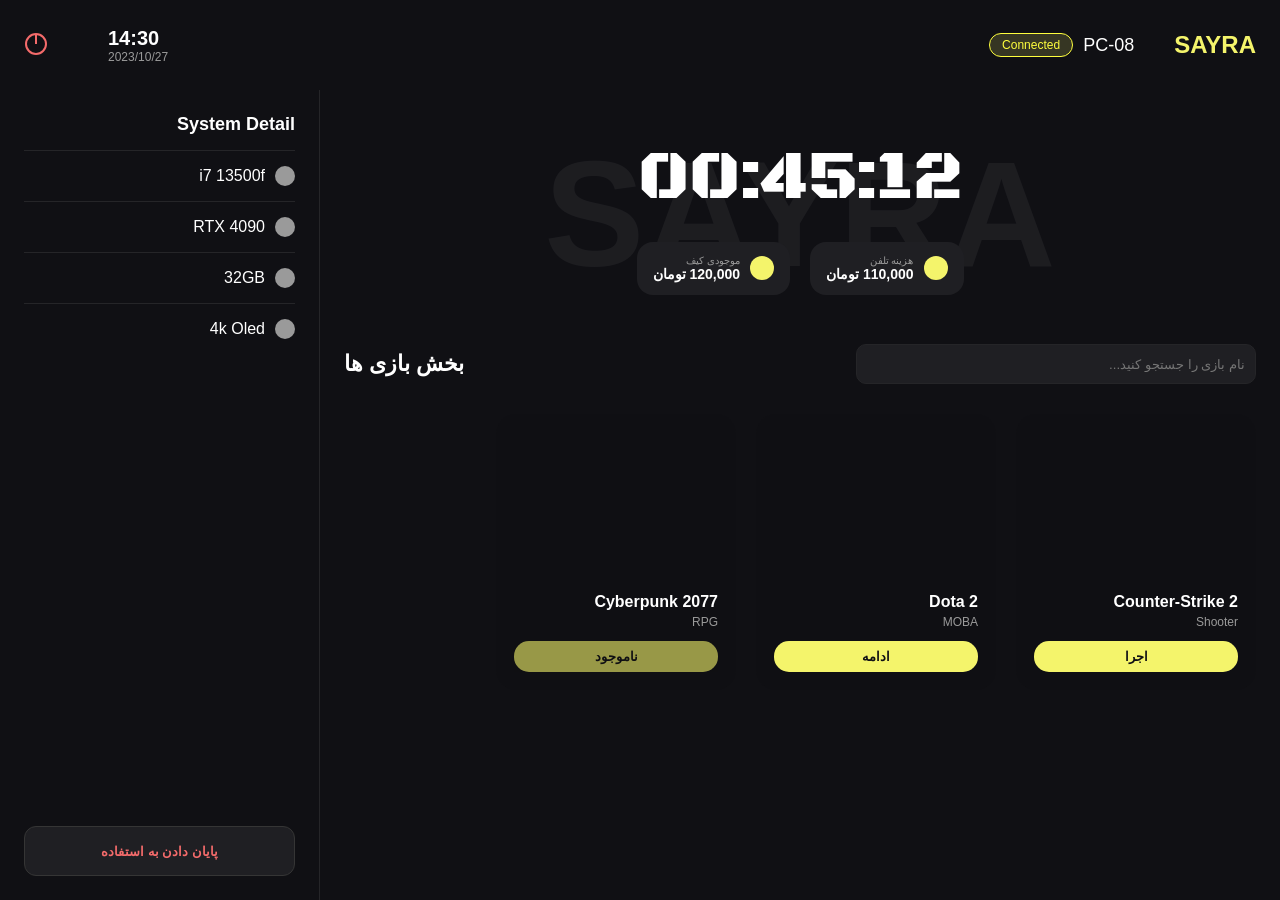
==== ui_simulation/index.html @ 5a171076 "feat: add HTML/CSS/JS UI simulations and PNG mockups - Created web-based simulations for Dashboard a" ====
<!DOCTYPE html>
<html lang="fa" dir="rtl">
<head>
    <meta charset="UTF-8">
    <meta name="viewport" content="width=device-width, initial-scale=1.0">
    <title>SAYRA Dashboard Simulation</title>
    <link rel="stylesheet" href="style.css">
    <link href="https://fonts.googleapis.com/css2?family=Black+Ops+One&display=swap" rel="stylesheet">
    <script src="script.js" defer></script>
</head>
<body>
    <div class="container">
        <!-- Header -->
        <header class="header">
            <div class="header-left">
                <div class="logo">SAYRA</div>
                <div class="pc-status">
                    <span class="pc-name">PC-08</span>
                    <span class="status-badge">Connected</span>
                </div>
            </div>
            <div class="header-right">
                <div class="date-time">
                    <div class="time">14:30</div>
                    <div class="date">2023/10/27</div>
                </div>
                <button class="power-btn">
                    <svg width="24" height="24" viewBox="0 0 24 24">
                        <path d="M12,2V12M12,2A10,10 0 1,1 2,12A10,10 0 0,1 12,2" fill="none" stroke="#F46B6B" stroke-width="2"/>
                    </svg>
                </button>
            </div>
        </header>

        <div class="main-layout">
            <!-- Main Content -->
            <main class="main-content">
                <div class="hero-timer">
                    <div class="hero-bg">SAYRA</div>
                    <div class="timer-container">
                        <div class="timer-text">00:45:12</div>
                        <div class="info-cards">
                            <div class="info-card">
                                <div class="icon money-icon"></div>
                                <div class="card-text">
                                    <span class="label">هزینه تلفن</span>
                                    <span class="value">110,000 تومان</span>
                                </div>
                            </div>
                            <div class="info-card">
                                <div class="icon wallet-icon"></div>
                                <div class="card-text">
                                    <span class="label">موجودی کیف</span>
                                    <span class="value">120,000 تومان</span>
                                </div>
                            </div>
                        </div>
                    </div>
                </div>

                <div class="search-area">
                    <input type="text" class="search-box" placeholder="نام بازی را جستجو کنید...">
                    <h2 class="section-title">بخش بازی ها</h2>
                </div>

                <div class="games-grid">
                    <div class="game-card" style="background-image: url('https://placehold.co/240x276/252528/ffffff?text=Counter-Strike+2');">
                        <div class="card-overlay"></div>
                        <div class="card-content">
                            <h3 class="game-name">Counter-Strike 2</h3>
                            <p class="game-category">Shooter</p>
                            <button class="play-btn">اجرا</button>
                        </div>
                    </div>
                    <div class="game-card" style="background-image: url('https://placehold.co/240x276/252528/ffffff?text=Dota+2');">
                        <div class="card-overlay"></div>
                        <div class="card-content">
                            <h3 class="game-name">Dota 2</h3>
                            <p class="game-category">MOBA</p>
                            <button class="play-btn">ادامه</button>
                        </div>
                    </div>
                    <div class="game-card" style="background-image: url('https://placehold.co/240x276/252528/ffffff?text=Cyberpunk+2077');">
                        <div class="card-overlay"></div>
                        <div class="card-content">
                            <h3 class="game-name">Cyberpunk 2077</h3>
                            <p class="game-category">RPG</p>
                            <button class="play-btn unavailable">ناموجود</button>
                        </div>
                    </div>
                </div>
            </main>

            <!-- Sidebar -->
            <aside class="sidebar">
                <div class="system-details">
                    <h3 class="sidebar-header">System Detail</h3>
                    <hr class="separator">
                    <div class="detail-item">
                        <div class="dot"></div>
                        <span>i7 13500f</span>
                    </div>
                    <hr class="separator">
                    <div class="detail-item">
                        <div class="dot"></div>
                        <span>RTX 4090</span>
                    </div>
                    <hr class="separator">
                    <div class="detail-item">
                        <div class="dot"></div>
                        <span>32GB</span>
                    </div>
                    <hr class="separator">
                    <div class="detail-item">
                        <div class="dot"></div>
                        <span>4k Oled</span>
                    </div>
                </div>
                <button class="end-session-btn">پایان دادن به استفاده</button>
            </aside>
        </div>
    </div>
</body>
</html>
---- ui_simulation/style.css ----
:root {
    --color-bg: #101014;
    --color-primary: #f4f46b;
    --color-primary2: #ffff3d;
    --color-white: #ffffff;
    --color-white2: #9A9A9A;
    --color-secondary: #1F1F23;
    --color-border: #252528;
    --color-primary50: rgba(244, 244, 107, 0.17); /* #2cf4f46b roughly */
    --color-dark50: rgba(16, 16, 20, 0.54); /* #8a101014 roughly */
    --color-red: #F46B6B;
}

* {
    box-sizing: border-box;
    margin: 0;
    padding: 0;
}

body {
    background-color: var(--color-bg);
    color: var(--color-white);
    font-family: 'Segoe UI', Tahoma, Geneva, Verdana, sans-serif;
    direction: rtl;
    overflow-x: hidden;
}

.container {
    display: flex;
    flex-direction: column;
    height: 100vh;
    width: 1280px;
    margin: 0 auto;
}

/* Header */
.header {
    height: 90px;
    display: flex;
    justify-content: space-between;
    align-items: center;
    padding: 0 24px;
}

.header-left {
    display: flex;
    align-items: center;
}

.logo {
    font-size: 24px;
    font-weight: bold;
    color: var(--color-primary);
}

.pc-status {
    margin-right: 40px;
    display: flex;
    align-items: center;
}

.pc-name {
    font-size: 18px;
    margin-left: 10px;
}

.status-badge {
    background-color: var(--color-primary50);
    border: 1px solid var(--color-primary2);
    color: var(--color-primary2);
    padding: 4px 12px;
    border-radius: 20px;
    font-size: 12px;
}

.header-right {
    display: flex;
    align-items: center;
}

.date-time {
    text-align: left;
    margin-left: 60px;
}

.time {
    font-size: 20px;
    font-weight: 600;
}

.date {
    font-size: 12px;
    color: var(--color-white2);
}

.power-btn {
    background: transparent;
    border: none;
    cursor: pointer;
}

/* Main Layout */
.main-layout {
    display: flex;
    flex: 1;
    overflow: hidden;
}

.main-content {
    flex: 1;
    padding: 24px;
    overflow-y: auto;
}

/* Hero Timer */
.hero-timer {
    height: 200px;
    position: relative;
    display: flex;
    justify-content: center;
    align-items: center;
    margin-bottom: 30px;
}

.hero-bg {
    font-size: 150px;
    font-weight: bold;
    color: var(--color-white);
    opacity: 0.05;
    position: absolute;
}

.timer-container {
    position: relative;
    text-align: center;
}

.timer-text {
    font-family: 'Black Ops One', cursive;
    font-size: 70px;
}

.info-cards {
    display: flex;
    justify-content: center;
    margin-top: 20px;
}

.info-card {
    background-color: var(--color-secondary);
    border-radius: 16px;
    height: 53px;
    padding: 0 16px;
    display: flex;
    align-items: center;
    margin-left: 20px;
}

.info-card:last-child {
    margin-left: 0;
}

.icon {
    width: 24px;
    height: 24px;
    background-color: var(--color-primary);
    border-radius: 50%;
    margin-left: 10px;
}

.card-text {
    display: flex;
    flex-direction: column;
    text-align: right;
}

.card-text .label {
    font-size: 10px;
    color: var(--color-white2);
}

.card-text .value {
    font-size: 14px;
    font-weight: 600;
}

/* Search Area */
.search-area {
    display: flex;
    justify-content: space-between;
    align-items: center;
    margin-bottom: 30px;
}

.search-box {
    width: 400px;
    height: 40px;
    background-color: var(--color-secondary);
    border: 1px solid var(--color-border);
    border-radius: 10px;
    color: var(--color-white);
    padding: 0 10px;
}

.section-title {
    font-size: 22px;
    font-weight: bold;
}

/* Games Grid */
.games-grid {
    display: flex;
    flex-wrap: wrap;
    gap: 20px;
}

.game-card {
    width: 240px;
    height: 276px;
    border-radius: 20px;
    position: relative;
    background-size: cover;
    background-position: center;
    overflow: hidden;
}

.card-overlay {
    position: absolute;
    top: 0;
    left: 0;
    right: 0;
    bottom: 0;
    background-color: var(--color-dark50);
}

.card-content {
    position: absolute;
    bottom: 0;
    width: 100%;
    padding: 18px;
}

.game-name {
    font-size: 16px;
    font-weight: 600;
}

.game-category {
    font-size: 12px;
    color: var(--color-white2);
    margin: 4px 0 12px 0;
}

.play-btn {
    width: 100%;
    height: 31px;
    background-color: var(--color-primary);
    color: var(--color-bg);
    border: none;
    border-radius: 15px;
    font-weight: bold;
    cursor: pointer;
}

.play-btn.unavailable {
    opacity: 0.6;
}

/* Sidebar */
.sidebar {
    width: 320px;
    border-right: 1px solid var(--color-border);
    padding: 24px;
    display: flex;
    flex-direction: column;
    justify-content: space-between;
}

.sidebar-header {
    font-size: 18px;
    font-weight: 600;
    margin-bottom: 15px;
}

.separator {
    border: none;
    height: 1px;
    background-color: var(--color-border);
    margin-bottom: 15px;
}

.detail-item {
    display: flex;
    align-items: center;
    margin-bottom: 15px;
}

.dot {
    width: 20px;
    height: 20px;
    background-color: var(--color-white2);
    border-radius: 50%;
    margin-left: 10px;
}

.end-session-btn {
    height: 50px;
    background-color: var(--color-secondary);
    color: var(--color-red);
    border: 1px solid #353535;
    border-radius: 12px;
    font-weight: bold;
    cursor: pointer;
}
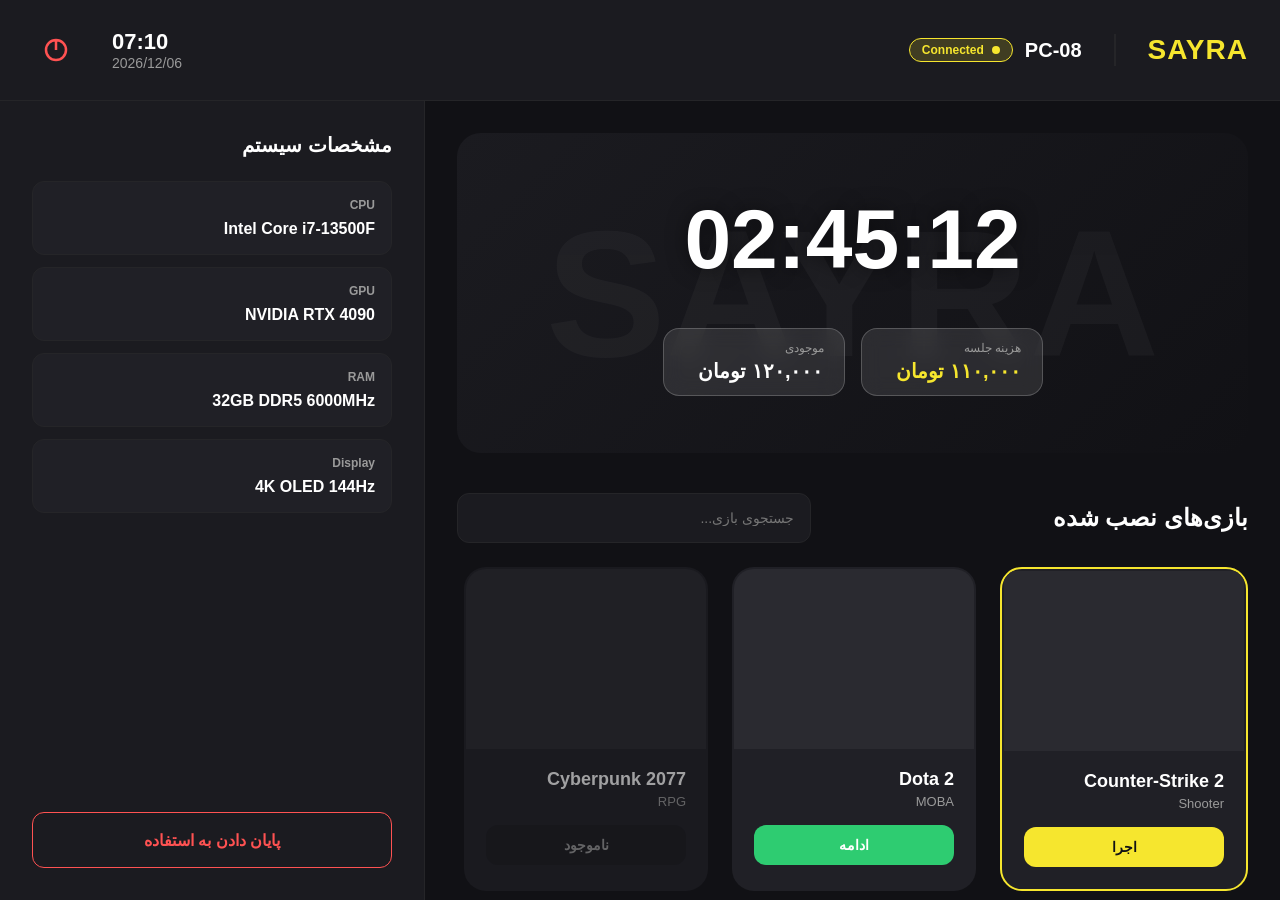
==== commit dd50a140: "Complete UI Redesign to AAA Gaming Style with Web Simulation - Redesigned WPF dashboard with premium" ====
--- a/ui_simulation/index.html
+++ b/ui_simulation/index.html
@@ -4,121 +4,118 @@
     <meta charset="UTF-8">
     <meta name="viewport" content="width=device-width, initial-scale=1.0">
     <title>SAYRA Dashboard Simulation</title>
-    <link rel="stylesheet" href="style.css">
-    <link href="https://fonts.googleapis.com/css2?family=Black+Ops+One&display=swap" rel="stylesheet">
-    <script src="script.js" defer></script>
+    <link rel="stylesheet" href="styles.css">
 </head>
 <body>
-    <div class="container">
-        <!-- Header -->
-        <header class="header">
-            <div class="header-left">
-                <div class="logo">SAYRA</div>
-                <div class="pc-status">
+    <div class="app-container">
+        <!-- Top Navigation -->
+        <header class="top-nav">
+            <div class="nav-left">
+                <h1 class="logo">SAYRA</h1>
+                <div class="divider"></div>
+                <div class="pc-info">
                     <span class="pc-name">PC-08</span>
-                    <span class="status-badge">Connected</span>
+                    <div class="status-badge">
+                        <span class="status-dot"></span>
+                        <span class="status-text">Connected</span>
+                    </div>
                 </div>
             </div>
-            <div class="header-right">
+            <div class="nav-right">
                 <div class="date-time">
-                    <div class="time">14:30</div>
-                    <div class="date">2023/10/27</div>
+                    <div class="time" id="current-time">14:30</div>
+                    <div class="date" id="current-date">2023/10/27</div>
                 </div>
                 <button class="power-btn">
-                    <svg width="24" height="24" viewBox="0 0 24 24">
-                        <path d="M12,2V12M12,2A10,10 0 1,1 2,12A10,10 0 0,1 12,2" fill="none" stroke="#F46B6B" stroke-width="2"/>
-                    </svg>
+                    <svg viewBox="0 0 24 24" width="24" height="24"><path d="M12,2V12M12,2A10,10 0 1,1 2,12A10,10 0 0,1 12,2" fill="none" stroke="currentColor" stroke-width="2.5"/></svg>
                 </button>
             </div>
         </header>
 
         <div class="main-layout">
             <!-- Main Content -->
-            <main class="main-content">
-                <div class="hero-timer">
-                    <div class="hero-bg">SAYRA</div>
-                    <div class="timer-container">
-                        <div class="timer-text">00:45:12</div>
+            <main class="content-area">
+                <section class="hero-section">
+                    <div class="hero-bg-text">SAYRA</div>
+                    <div class="hero-content">
+                        <div class="timer" id="session-timer">02:45:12</div>
                         <div class="info-cards">
-                            <div class="info-card">
-                                <div class="icon money-icon"></div>
-                                <div class="card-text">
-                                    <span class="label">هزینه تلفن</span>
-                                    <span class="value">110,000 تومان</span>
-                                </div>
+                            <div class="glass-card">
+                                <span class="card-label">هزینه جلسه</span>
+                                <span class="card-value accent">۱۱۰,۰۰۰ تومان</span>
                             </div>
-                            <div class="info-card">
-                                <div class="icon wallet-icon"></div>
-                                <div class="card-text">
-                                    <span class="label">موجودی کیف</span>
-                                    <span class="value">120,000 تومان</span>
-                                </div>
+                            <div class="glass-card">
+                                <span class="card-label">موجودی</span>
+                                <span class="card-value">۱۲۰,۰۰۰ تومان</span>
                             </div>
                         </div>
                     </div>
-                </div>
+                </section>
 
-                <div class="search-area">
-                    <input type="text" class="search-box" placeholder="نام بازی را جستجو کنید...">
-                    <h2 class="section-title">بخش بازی ها</h2>
-                </div>
-
-                <div class="games-grid">
-                    <div class="game-card" style="background-image: url('https://placehold.co/240x276/252528/ffffff?text=Counter-Strike+2');">
-                        <div class="card-overlay"></div>
-                        <div class="card-content">
-                            <h3 class="game-name">Counter-Strike 2</h3>
-                            <p class="game-category">Shooter</p>
-                            <button class="play-btn">اجرا</button>
+                <section class="games-section">
+                    <div class="section-header">
+                        <h2>بازی‌های نصب شده</h2>
+                        <div class="search-box">
+                            <input type="text" placeholder="جستجوی بازی...">
                         </div>
                     </div>
-                    <div class="game-card" style="background-image: url('https://placehold.co/240x276/252528/ffffff?text=Dota+2');">
-                        <div class="card-overlay"></div>
-                        <div class="card-content">
-                            <h3 class="game-name">Dota 2</h3>
-                            <p class="game-category">MOBA</p>
-                            <button class="play-btn">ادامه</button>
+                    <div class="game-grid">
+                        <!-- Game Card 1 -->
+                        <div class="game-card selected">
+                            <div class="game-cover" style="background-image: url('https://shared.fastly.steamstatic.com/store_apps/730/header.jpg');"></div>
+                            <div class="game-details">
+                                <h3 class="game-title">Counter-Strike 2</h3>
+                                <span class="game-category">Shooter</span>
+                                <button class="play-btn">اجرا</button>
+                            </div>
+                        </div>
+                        <!-- Game Card 2 -->
+                        <div class="game-card">
+                            <div class="game-cover" style="background-image: url('https://shared.fastly.steamstatic.com/store_apps/570/header.jpg');"></div>
+                            <div class="game-details">
+                                <h3 class="game-title">Dota 2</h3>
+                                <span class="game-category">MOBA</span>
+                                <button class="play-btn continue">ادامه</button>
+                            </div>
+                        </div>
+                        <!-- Game Card 3 -->
+                        <div class="game-card unavailable">
+                            <div class="game-cover" style="background-image: url('https://shared.fastly.steamstatic.com/store_apps/1091500/header.jpg');"></div>
+                            <div class="game-details">
+                                <h3 class="game-title">Cyberpunk 2077</h3>
+                                <span class="game-category">RPG</span>
+                                <button class="play-btn disabled" disabled>ناموجود</button>
+                            </div>
                         </div>
                     </div>
-                    <div class="game-card" style="background-image: url('https://placehold.co/240x276/252528/ffffff?text=Cyberpunk+2077');">
-                        <div class="card-overlay"></div>
-                        <div class="card-content">
-                            <h3 class="game-name">Cyberpunk 2077</h3>
-                            <p class="game-category">RPG</p>
-                            <button class="play-btn unavailable">ناموجود</button>
-                        </div>
-                    </div>
-                </div>
+                </section>
             </main>
 
-            <!-- Sidebar -->
+            <!-- Right Sidebar -->
             <aside class="sidebar">
-                <div class="system-details">
-                    <h3 class="sidebar-header">System Detail</h3>
-                    <hr class="separator">
-                    <div class="detail-item">
-                        <div class="dot"></div>
-                        <span>i7 13500f</span>
+                <div class="sidebar-content">
+                    <h3>مشخصات سیستم</h3>
+                    <div class="spec-card">
+                        <span class="spec-label">CPU</span>
+                        <span class="spec-value">Intel Core i7-13500F</span>
                     </div>
-                    <hr class="separator">
-                    <div class="detail-item">
-                        <div class="dot"></div>
-                        <span>RTX 4090</span>
+                    <div class="spec-card">
+                        <span class="spec-label">GPU</span>
+                        <span class="spec-value">NVIDIA RTX 4090</span>
                     </div>
-                    <hr class="separator">
-                    <div class="detail-item">
-                        <div class="dot"></div>
-                        <span>32GB</span>
+                    <div class="spec-card">
+                        <span class="spec-label">RAM</span>
+                        <span class="spec-value">32GB DDR5 6000MHz</span>
                     </div>
-                    <hr class="separator">
-                    <div class="detail-item">
-                        <div class="dot"></div>
-                        <span>4k Oled</span>
+                    <div class="spec-card">
+                        <span class="spec-label">Display</span>
+                        <span class="spec-value">4K OLED 144Hz</span>
                     </div>
                 </div>
                 <button class="end-session-btn">پایان دادن به استفاده</button>
             </aside>
         </div>
     </div>
+    <script src="script.js"></script>
 </body>
 </html>
--- a/ui_simulation/styles.css
+++ b/ui_simulation/styles.css
@@ -0,0 +1,388 @@
+:root {
+    --bg-primary: #111115;
+    --bg-secondary: #1B1B20;
+    --bg-card: #202026;
+    --accent: #F6E62E;
+    --text-primary: #FFFFFF;
+    --text-secondary: #9A9A9A;
+    --border: #252528;
+    --red: #FF5252;
+    --green: #2ECC71;
+    --accent-50: rgba(246, 230, 46, 0.17);
+    --glass: rgba(255, 255, 255, 0.1);
+    --glass-border: rgba(255, 255, 255, 0.2);
+}
+
+* {
+    margin: 0;
+    padding: 0;
+    box-box: border-box;
+    font-family: 'Segoe UI', Tahoma, Geneva, Verdana, sans-serif;
+}
+
+body {
+    background-color: var(--bg-primary);
+    color: var(--text-primary);
+    overflow: hidden;
+    height: 100vh;
+}
+
+.app-container {
+    display: flex;
+    flex-direction: column;
+    height: 100%;
+}
+
+/* Top Nav */
+.top-nav {
+    height: 100px;
+    background-color: var(--bg-secondary);
+    border-bottom: 1px solid var(--border);
+    padding: 0 32px;
+    display: flex;
+    align-items: center;
+    justify-content: space-between;
+    z-index: 10;
+}
+
+.nav-left {
+    display: flex;
+    align-items: center;
+}
+
+.logo {
+    color: var(--accent);
+    font-size: 28px;
+    font-weight: 900;
+    letter-spacing: 1px;
+}
+
+.divider {
+    width: 2px;
+    height: 32px;
+    background-color: var(--border);
+    margin: 0 32px;
+}
+
+.pc-info {
+    display: flex;
+    align-items: center;
+}
+
+.pc-name {
+    font-size: 20px;
+    font-weight: bold;
+    margin-left: 12px;
+}
+
+.status-badge {
+    background-color: var(--accent-50);
+    border: 1px solid var(--accent);
+    padding: 4px 12px;
+    border-radius: 16px;
+    display: flex;
+    align-items: center;
+}
+
+.status-dot {
+    width: 8px;
+    height: 8px;
+    background-color: var(--accent);
+    border-radius: 50%;
+    margin-left: 8px;
+}
+
+.status-text {
+    color: var(--accent);
+    font-size: 12px;
+    font-weight: bold;
+}
+
+.nav-right {
+    display: flex;
+    align-items: center;
+}
+
+.date-time {
+    text-align: left;
+    margin-left: 32px;
+}
+
+.time {
+    font-size: 22px;
+    font-weight: bold;
+}
+
+.date {
+    font-size: 14px;
+    color: var(--text-secondary);
+}
+
+.power-btn {
+    width: 48px;
+    height: 48px;
+    background: transparent;
+    border: none;
+    color: var(--red);
+    cursor: pointer;
+    border-radius: 50%;
+    transition: background 0.2s;
+    display: flex;
+    align-items: center;
+    justify-content: center;
+}
+
+.power-btn:hover {
+    background-color: rgba(255, 82, 82, 0.1);
+}
+
+/* Layout */
+.main-layout {
+    display: flex;
+    flex: 1;
+    overflow: hidden;
+}
+
+.content-area {
+    flex: 1;
+    padding: 32px;
+    overflow-y: auto;
+}
+
+/* Hero Section */
+.hero-section {
+    height: 320px;
+    border-radius: 24px;
+    background: linear-gradient(135deg, #1B1B20 0%, #111115 100%);
+    margin-bottom: 40px;
+    position: relative;
+    display: flex;
+    align-items: center;
+    justify-content: center;
+    overflow: hidden;
+}
+
+.hero-bg-text {
+    position: absolute;
+    font-size: 180px;
+    font-weight: 900;
+    opacity: 0.03;
+    pointer-events: none;
+    user-select: none;
+}
+
+.hero-content {
+    position: relative;
+    text-align: center;
+    z-index: 1;
+}
+
+.timer {
+    font-size: 84px;
+    font-weight: bold;
+    text-shadow: 0 0 20px rgba(0,0,0,0.5);
+}
+
+.info-cards {
+    display: flex;
+    gap: 16px;
+    margin-top: 40px;
+    justify-content: center;
+}
+
+.glass-card {
+    background: var(--glass);
+    border: 1px solid var(--glass-border);
+    padding: 12px 20px;
+    border-radius: 16px;
+    display: flex;
+    flex-direction: column;
+    align-items: flex-start;
+    min-width: 140px;
+    backdrop-filter: blur(10px);
+}
+
+.card-label {
+    font-size: 12px;
+    color: var(--text-secondary);
+    margin-bottom: 4px;
+}
+
+.card-value {
+    font-size: 20px;
+    font-weight: bold;
+}
+
+.card-value.accent {
+    color: var(--accent);
+}
+
+/* Games Section */
+.section-header {
+    display: flex;
+    justify-content: space-between;
+    align-items: center;
+    margin-bottom: 24px;
+}
+
+.section-header h2 {
+    font-size: 24px;
+    font-weight: bold;
+}
+
+.search-box input {
+    width: 320px;
+    height: 48px;
+    background-color: var(--bg-secondary);
+    border: 1px solid var(--border);
+    border-radius: 12px;
+    padding: 0 16px;
+    color: white;
+    font-size: 14px;
+}
+
+.search-box input:focus {
+    outline: none;
+    border-color: var(--accent);
+}
+
+.game-grid {
+    display: flex;
+    flex-wrap: wrap;
+    gap: 24px;
+}
+
+.game-card {
+    width: 240px;
+    background-color: var(--bg-card);
+    border-radius: 22px;
+    border: 2px solid transparent;
+    overflow: hidden;
+    transition: transform 0.2s, border-color 0.2s, box-shadow 0.2s;
+    cursor: pointer;
+}
+
+.game-card:hover {
+    transform: scale(1.02);
+    border-color: var(--accent);
+    box-shadow: 0 0 15px rgba(246, 230, 46, 0.2);
+}
+
+.game-card.selected {
+    border-color: var(--accent);
+    padding: 2px;
+}
+
+.game-cover {
+    height: 180px;
+    background-size: cover;
+    background-position: center;
+    background-color: #2A2A30;
+}
+
+.game-details {
+    padding: 20px;
+}
+
+.game-title {
+    font-size: 18px;
+    font-weight: bold;
+    margin-bottom: 4px;
+    white-space: nowrap;
+    overflow: hidden;
+    text-overflow: ellipsis;
+}
+
+.game-category {
+    font-size: 13px;
+    color: var(--text-secondary);
+    display: block;
+    margin-bottom: 16px;
+}
+
+.play-btn {
+    width: 100%;
+    height: 40px;
+    background-color: var(--accent);
+    border: none;
+    border-radius: 12px;
+    color: #111115;
+    font-weight: bold;
+    font-size: 14px;
+    cursor: pointer;
+    transition: opacity 0.2s;
+}
+
+.play-btn:hover {
+    opacity: 0.9;
+}
+
+.play-btn.continue {
+    background-color: var(--green);
+    color: white;
+}
+
+.play-btn.disabled {
+    background-color: var(--bg-secondary);
+    color: var(--text-secondary);
+    cursor: not-allowed;
+}
+
+.game-card.unavailable {
+    opacity: 0.6;
+}
+
+/* Sidebar */
+.sidebar {
+    width: 360px;
+    background-color: var(--bg-secondary);
+    border-right: 1px solid var(--border);
+    padding: 32px;
+    display: flex;
+    flex-direction: column;
+    justify-content: space-between;
+}
+
+.sidebar h3 {
+    font-size: 20px;
+    font-weight: bold;
+    margin-bottom: 24px;
+}
+
+.spec-card {
+    background-color: var(--bg-card);
+    border: 1px solid var(--border);
+    border-radius: 12px;
+    padding: 16px;
+    margin-bottom: 12px;
+}
+
+.spec-label {
+    font-size: 12px;
+    font-weight: bold;
+    color: var(--text-secondary);
+    display: block;
+    margin-bottom: 8px;
+}
+
+.spec-value {
+    font-size: 16px;
+    font-weight: 600;
+}
+
+.end-session-btn {
+    height: 56px;
+    background: transparent;
+    border: 1px solid var(--red);
+    border-radius: 12px;
+    color: var(--red);
+    font-weight: bold;
+    font-size: 16px;
+    cursor: pointer;
+    transition: background 0.2s, color 0.2s;
+}
+
+.end-session-btn:hover {
+    background-color: var(--red);
+    color: white;
+}
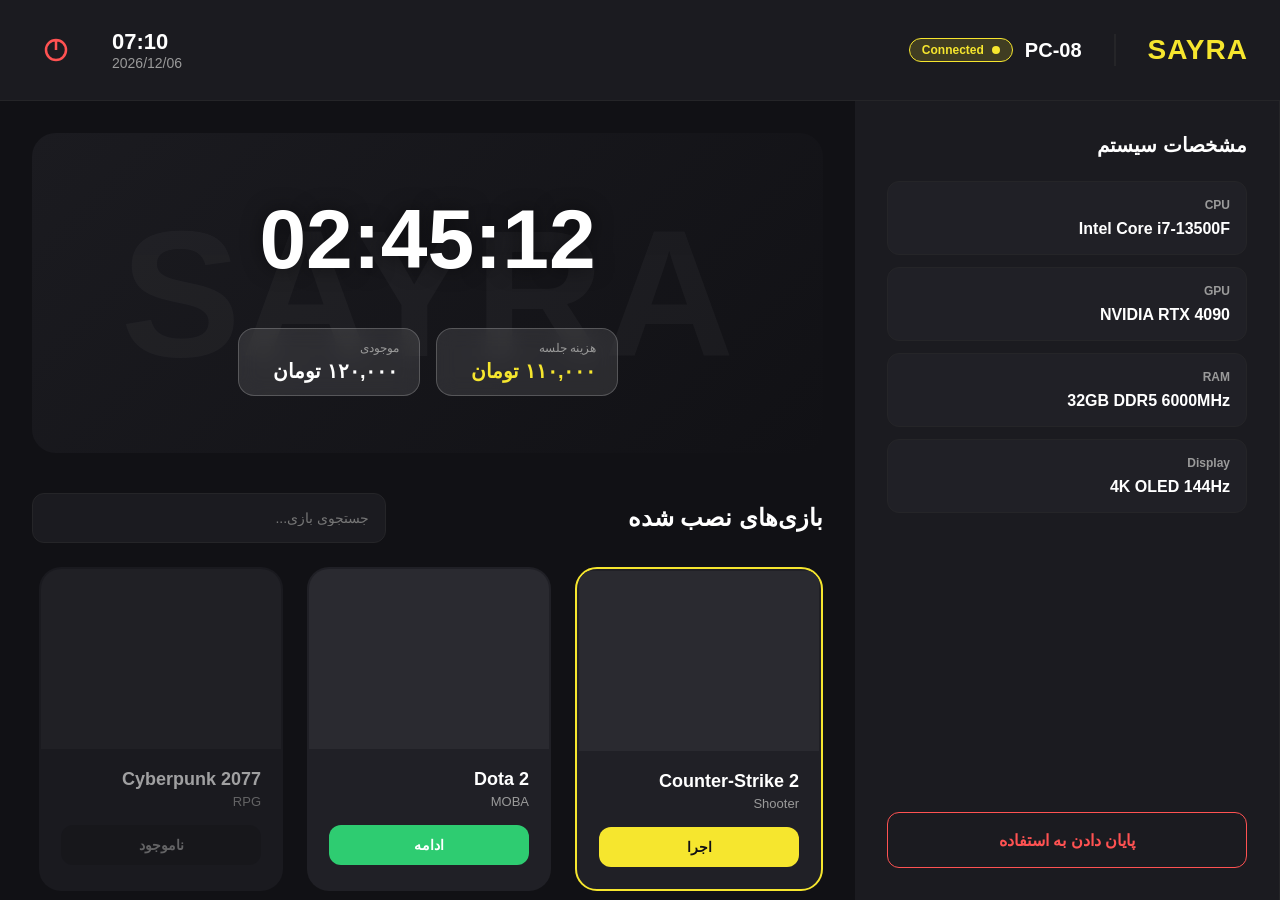
==== commit f1a7ca16: "Redesign SayraDashboard to AAA Gaming Style - Overhauled visual identity with a charcoal (#111115) a" ====
--- a/ui_simulation/index.html
+++ b/ui_simulation/index.html
@@ -33,6 +33,30 @@
         </header>
 
         <div class="main-layout">
+            <!-- Right Sidebar -->
+            <aside class="sidebar">
+                <div class="sidebar-content">
+                    <h3>مشخصات سیستم</h3>
+                    <div class="spec-card">
+                        <span class="spec-label">CPU</span>
+                        <span class="spec-value">Intel Core i7-13500F</span>
+                    </div>
+                    <div class="spec-card">
+                        <span class="spec-label">GPU</span>
+                        <span class="spec-value">NVIDIA RTX 4090</span>
+                    </div>
+                    <div class="spec-card">
+                        <span class="spec-label">RAM</span>
+                        <span class="spec-value">32GB DDR5 6000MHz</span>
+                    </div>
+                    <div class="spec-card">
+                        <span class="spec-label">Display</span>
+                        <span class="spec-value">4K OLED 144Hz</span>
+                    </div>
+                </div>
+                <button class="end-session-btn">پایان دادن به استفاده</button>
+            </aside>
+
             <!-- Main Content -->
             <main class="content-area">
                 <section class="hero-section">
@@ -90,30 +114,6 @@
                     </div>
                 </section>
             </main>
-
-            <!-- Right Sidebar -->
-            <aside class="sidebar">
-                <div class="sidebar-content">
-                    <h3>مشخصات سیستم</h3>
-                    <div class="spec-card">
-                        <span class="spec-label">CPU</span>
-                        <span class="spec-value">Intel Core i7-13500F</span>
-                    </div>
-                    <div class="spec-card">
-                        <span class="spec-label">GPU</span>
-                        <span class="spec-value">NVIDIA RTX 4090</span>
-                    </div>
-                    <div class="spec-card">
-                        <span class="spec-label">RAM</span>
-                        <span class="spec-value">32GB DDR5 6000MHz</span>
-                    </div>
-                    <div class="spec-card">
-                        <span class="spec-label">Display</span>
-                        <span class="spec-value">4K OLED 144Hz</span>
-                    </div>
-                </div>
-                <button class="end-session-btn">پایان دادن به استفاده</button>
-            </aside>
         </div>
     </div>
     <script src="script.js"></script>
